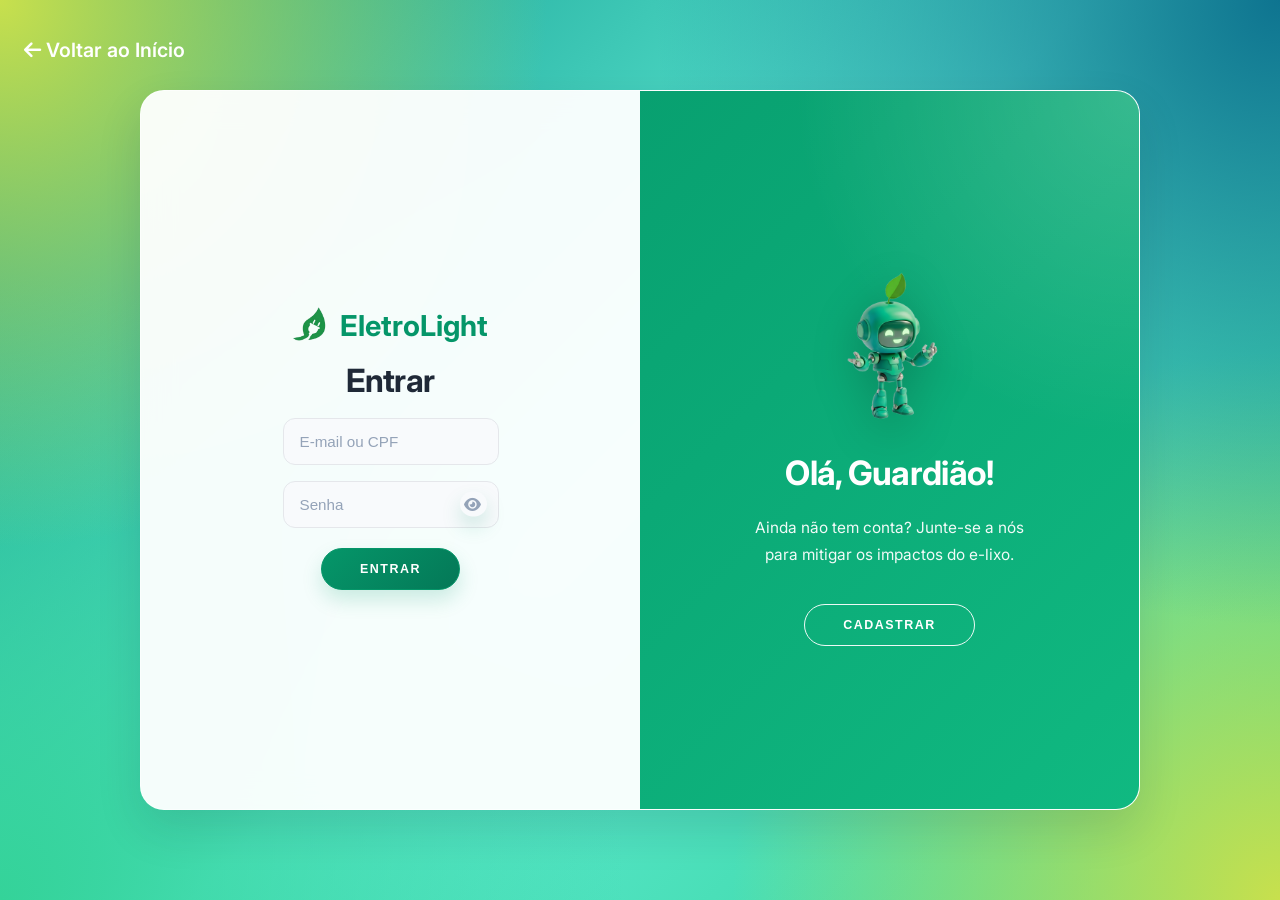
==== login/login.html @ 94feebaa "Add files via upload" ====
<!DOCTYPE html>
<html lang="pt-BR">
<head>
    <meta charset="UTF-8">
    <meta name="viewport" content="width=device-width, initial-scale=1.0">
    <title>EletroLight - Acesso</title>
    <link rel="stylesheet" href="https://cdnjs.cloudflare.com/ajax/libs/font-awesome/6.4.0/css/all.min.css">
    <link rel="stylesheet" href="login.css">
</head>
<body>

    <a href="../index.html" class="btn-voltar"><i class="fa-solid fa-arrow-left"></i> Voltar ao Início</a>

    <div class="container" id="container">
        <div class="form-container sign-up-container">
            <form action="#">
                <h2>Criar Conta</h2>
                <div class="social-container">
                    <p>Faça parte da rede sustentável de Manaus</p>
                </div>
                <input type="text" id="nome-cadastro" placeholder="Nome Completo" required />
                <input type="text" id="cpf-cadastro" placeholder="CPF (000.000.000-00)" maxlength="14" required />
                <input type="date" id="nascimento-cadastro" title="Data de Nascimento" min="1926-01-01" required />
                <input type="email" id="email-cadastro" placeholder="E-mail" required />
                <div class="senha-wrap">
                    <input type="password" id="senha-cadastro" placeholder="Senha" required />
                    <button type="button" class="olho-btn" data-target="senha-cadastro" aria-label="Mostrar senha"><i class="fa-solid fa-eye"></i></button>
                </div>
                <ul id="senha-requisitos" class="senha-req">
                    <li id="req-tamanho"><i class="fa-solid fa-circle-dot"></i> 8 a 16 caracteres</li>
                    <li id="req-maiuscula"><i class="fa-solid fa-circle-dot"></i> Uma letra maiúscula</li>
                    <li id="req-especial"><i class="fa-solid fa-circle-dot"></i> Um caractere especial (ex: @, #, !)</li>
                </ul>
                <div class="forca-wrap"><div class="forca-bar" id="forca-bar"></div></div>
                <span class="forca-label" id="forca-label"></span>
                <div class="senha-wrap">
                    <input type="password" id="senha-confirma" placeholder="Confirmar Senha" required />
                    <button type="button" class="olho-btn" data-target="senha-confirma" aria-label="Mostrar senha"><i class="fa-solid fa-eye"></i></button>
                </div>
                <button type="button" onclick="validarCadastro()">Cadastrar</button>
            </form>
        </div>

        <div class="form-container sign-in-container">
            <form action="#">
                <div class="logo-min">
                    <img src="../assets/images/Logo.png" alt="" width="38" height="38" class="logo-min__img" />
                    <span>EletroLight</span>
                </div>
                <h2>Entrar</h2>
                <input type="text" id="email-login" placeholder="E-mail ou CPF" required />
                <div class="senha-wrap">
                    <input type="password" id="senha-login" placeholder="Senha" required />
                    <button type="button" class="olho-btn" data-target="senha-login" aria-label="Mostrar senha"><i class="fa-solid fa-eye"></i></button>
                </div>
                <button type="button" onclick="validarLogin()">Entrar</button>
            </form>
        </div>

        <div class="overlay-container">
            <div class="overlay">
                <div class="overlay-panel overlay-left">
                    <div class="mascote-box">
                        <img src="../assets/images/robozito-nerd.png" alt="Mascote EletroLight" class="robo-login">
                    </div>
                    <h2>Já tem uma conta?</h2>
                    <p>Faça login para gerenciar seus anúncios e acessar o mapa de coleta.</p>
                    <button class="ghost" id="signIn">Entrar</button>
                </div>
                <div class="overlay-panel overlay-right">
                    <div class="mascote-box">
                        <img src="../assets/images/robozito.png" alt="Mascote EletroLight" class="robo-login">
                    </div>
                    <h2>Olá, Guardião!</h2>
                    <p>Ainda não tem conta? Junte-se a nós para mitigar os impactos do e-lixo.</p>
                    <button class="ghost" id="signUp">Cadastrar</button>
                </div>
            </div>
        </div>
    </div>

    <script src="../scripts/api-service.js"></script>
    <script src="login.js"></script>
</body>
</html>
---- login/login.css ----
@import url('https://fonts.googleapis.com/css2?family=Inter:wght@400;500;600;700&display=swap');

:root {
    --primary-color: #059669;
    --secondary-color: #10B981;
    --accent-color: #F59E0B;
    --bg-light: #F7FAFC;
    --text-dark: #1F2937;
    --text-light: #64748B;
    --white: #FFFFFF;
    --border-soft: #E5E7EB;
    --shadow-main: 0 20px 45px rgba(15, 23, 42, 0.12);
}

* {
    box-sizing: border-box;
}

body {
    background:
        radial-gradient(circle at top left, #c8e04d 0%, transparent 35%),
        radial-gradient(circle at top right, #0e7490 0%, transparent 40%),
        radial-gradient(circle at bottom left, #34d399 0%, transparent 40%),
        radial-gradient(circle at bottom right, #c8e04d 0%, transparent 35%),
        linear-gradient(135deg, #0d9488 0%, #5eead4 50%, #34d399 100%);
    background-attachment: fixed;
    color: var(--text-dark);
    font-family: 'Inter', sans-serif;
    display: flex;
    justify-content: center;
    align-items: center;
    flex-direction: column;
    min-height: 100vh;
    margin: 0;
    padding: 24px;
}

.btn-voltar {
    position: absolute;
    top: 24px;
    left: 24px;
    text-decoration: none;
    color: #FFFFFF;
    font-weight: 600;
    font-size: 1.23rem;
    transition: all 0.25s ease;
}

.btn-voltar:hover {
    color: #047857;
    transform: translateX(-2px);
}

h2 {
    margin: 0 0 10px;
    color: var(--text-dark);
    font-size: 2rem;
    font-weight: 700;
    letter-spacing: -0.02em;
}

p {
    font-size: 0.96rem;
    line-height: 1.7;
    margin: 14px 0 24px;
}

form p {
    color: var(--text-light);
}

.overlay-panel p {
    color: rgba(255, 255, 255, 0.94);
    max-width: 290px;
    margin-left: auto;
    margin-right: auto;
}

a {
    color: var(--text-dark);
    font-size: 0.92rem;
    text-decoration: none;
    margin: 14px 0;
}

.forgot-password {
    color: var(--text-light);
    transition: color 0.25s ease;
}

.forgot-password:hover {
    color: var(--primary-color);
}

.logo-min {
    font-size: 1.8rem;
    font-weight: 700;
    color: var(--primary-color);
    margin-bottom: 10px;
    transform: translateY(-5px);
    display: flex;
    align-items: center;
    justify-content: center;
    gap: 10px;
}

.logo-min__img {
    height: 40px;
    width: auto;
    object-fit: contain;
    display: block;
}

button {
    border-radius: 999px;
    border: 1px solid var(--primary-color);
    background: linear-gradient(135deg, var(--primary-color), #047857);
    color: var(--white);
    font-size: 0.78rem;
    font-weight: 700;
    padding: 13px 38px;
    letter-spacing: 0.12em;
    text-transform: uppercase;
    transition: all 0.25s ease;
    cursor: pointer;
    margin-top: 12px;
    box-shadow: 0 10px 20px rgba(5, 150, 105, 0.18);
}

button:not(.ghost):not(.btn-cancelar):not(.olho-btn):hover {
    transform: translateY(-2px);
    box-shadow: 0 14px 24px rgba(5, 150, 105, 0.22);
    background: linear-gradient(135deg, #10B981, #059669);
    border-color: #10B981;
}

button:not(.ghost):not(.btn-cancelar):not(.olho-btn):active {
    transform: scale(0.98);
}

button:focus {
    outline: none;
}

button.ghost {
    background: transparent;
    border: 1.5px solid rgba(255,255,255,0.92);
    box-shadow: none;
}

button.ghost:hover {
    background: rgba(255,255,255,0.12);
    border-color: #FFFFFF;
    transform: translateY(-2px);
}

form {
    background-color: transparent;
    display: flex;
    align-items: center;
    justify-content: center;
    flex-direction: column;
    text-align: center;
    padding: 0 52px;
    height: 100%;
    width: 100%;
    max-width: 320px;
}

input {
    background-color: #F8FAFC;
    border: 1px solid var(--border-soft);
    padding: 14px 16px;
    margin: 8px 0;
    width: 100%;
    border-radius: 12px;
    color: var(--text-dark);
    font-size: 0.95rem;
    transition: all 0.25s ease;
}

input::placeholder {
    color: #94A3B8;
}

input:focus {
    outline: none;
    border-color: #10B981;
    background: #FFFFFF;
    box-shadow: 0 0 0 4px rgba(16, 185, 129, 0.12);
}

.container {
    background: rgba(255, 255, 255, 0.95);
    backdrop-filter: blur(16px);
    -webkit-backdrop-filter: blur(16px);
    border-radius: 24px;
    box-shadow: var(--shadow-main);
    position: relative;
    overflow: hidden;
    width: 1000px;
    max-width: 100%;
    min-height: 720px;
    border: 1px solid rgba(255,255,255,0.6);
    animation: fadeUp 0.6s ease;
}

.form-container {
    position: absolute;
    top: 0;
    height: 100%;
    width: 50%;
    background-color: transparent;
    transition: transform 0.6s ease-in-out, opacity 0.6s ease-in-out;
    display: flex;
    align-items: center;
    justify-content: center;
}

.sign-in-container {
    left: 0;
    opacity: 1;
    z-index: 2;
    pointer-events: all;
}

.sign-up-container {
    left: 0;
    opacity: 0;
    z-index: 1;
    pointer-events: none;
}

.container.right-panel-active .sign-in-container {
    transform: translateX(100%);
    opacity: 0;
    pointer-events: none;
}

.container.right-panel-active .sign-up-container {
    transform: translateX(100%);
    opacity: 1;
    z-index: 5;
    pointer-events: all;
}

.overlay-container {
    position: absolute;
    top: 0;
    left: 50%;
    width: 50%;
    height: 100%;
    overflow: hidden;
    transition: transform 0.6s ease-in-out;
    z-index: 100;
}

.container.right-panel-active .overlay-container {
    transform: translateX(-100%);
}

.overlay {
    background:
        radial-gradient(circle at top right, rgba(255,255,255,0.18), transparent 28%),
        linear-gradient(135deg, var(--primary-color) 0%, var(--secondary-color) 100%);
    color: #FFFFFF;
    position: relative;
    left: -100%;
    height: 100%;
    width: 200%;
    transform: translateX(0);
    transition: transform 0.6s ease-in-out;
}

.container.right-panel-active .overlay {
    transform: translateX(50%);
}

.overlay-panel {
    position: absolute;
    display: flex;
    align-items: center;
    justify-content: center;
    flex-direction: column;
    padding: 0 42px;
    text-align: center;
    top: 0;
    height: 100%;
    width: 50%;
    transition: transform 0.6s ease-in-out;
}

.overlay-panel h2 {
    color: #FFFFFF;
    font-size: 2.1rem;
    margin-bottom: 8px;
}

/* --- MASCOTE --- */
.mascote-box img {
    width: 180px;
}

.robo-login {
    width: 150px;
    margin-bottom: 18px;
    display: block;
    filter: drop-shadow(0 12px 22px rgba(0, 0, 0, 0.22));
    animation: flutuar 3.5s ease-in-out infinite;
    transition: transform 0.25s ease, filter 0.25s ease;
    will-change: transform;
}

@keyframes flutuar {
    0% { transform: translateY(0); }
    50% { transform: translateY(-8px); }
    100% { transform: translateY(0); }
}

.overlay-left {
    left: 0;
    transform: translateX(-20%);
}

.container.right-panel-active .overlay-left {
    transform: translateX(0);
}

.overlay-right {
    right: 0;
    transform: translateX(0);
}

.container.right-panel-active .overlay-right {
    transform: translateX(20%);
}

/* --- ESTILOS DO MODAL DE RECUPERAÇÃO DE SENHA --- */
.modal-overlay {
    position: fixed;
    inset: 0;
    background-color: rgba(15, 23, 42, 0.55);
    backdrop-filter: blur(4px);
    -webkit-backdrop-filter: blur(4px);
    display: flex;
    justify-content: center;
    align-items: center;
    z-index: 9999;
    opacity: 1;
    transition: opacity 0.3s ease;
}

.modal-overlay.hidden {
    opacity: 0;
    pointer-events: none;
}

.modal-content {
    background: #FFFFFF;
    padding: 34px;
    border-radius: 20px;
    width: 90%;
    max-width: 420px;
    text-align: center;
    box-shadow: 0 24px 45px rgba(15, 23, 42, 0.22);
    position: relative;
    transform: translateY(0);
    transition: transform 0.3s ease;
}

.modal-overlay.hidden .modal-content {
    transform: translateY(-22px);
}

.modal-content h3 {
    color: var(--text-dark);
    margin-top: 0;
    margin-bottom: 10px;
    font-size: 1.4rem;
}

.modal-content p {
    margin-bottom: 20px;
    color: var(--text-light);
}

.close-modal {
    position: absolute;
    top: 14px;
    right: 18px;
    font-size: 1.3rem;
    color: var(--text-light);
    cursor: pointer;
    transition: color 0.2s ease;
}

.close-modal:hover {
    color: var(--accent-color);
}

.modal-buttons {
    display: flex;
    justify-content: space-between;
    gap: 12px;
    margin-top: 20px;
}

.modal-buttons button {
    margin-top: 0;
    width: 100%;
    padding: 12px;
}

.btn-cancelar {
    background: transparent;
    border: 1px solid #CBD5E1;
    color: #64748B;
    box-shadow: none;
}

.btn-cancelar:hover {
    background: #F8FAFC;
    color: var(--text-dark);
}

.btn-enviar {
    background: linear-gradient(135deg, var(--primary-color), #047857);
    border: 1px solid var(--primary-color);
}

.btn-enviar:hover {
    background: linear-gradient(135deg, var(--secondary-color), var(--primary-color));
    border-color: var(--secondary-color);
}

/* --- Toast de feedback --- */
.toast {
    position: fixed;
    bottom: 30px;
    left: 50%;
    transform: translateX(-50%) translateY(20px);
    padding: 14px 24px;
    border-radius: 12px;
    font-size: 0.95rem;
    font-weight: 600;
    display: flex;
    align-items: center;
    gap: 10px;
    box-shadow: 0 8px 24px rgba(0,0,0,0.18);
    opacity: 0;
    transition: opacity 0.35s ease, transform 0.35s ease;
    z-index: 9999;
    white-space: nowrap;
}
.toast.show {
    opacity: 1;
    transform: translateX(-50%) translateY(0);
}
.toast-sucesso { background: #059669; color: #fff; }
.toast-erro    { background: #DC2626; color: #fff; }

/* --- Borda vermelha nos inputs com erro --- */
@keyframes fadeUp {
    from {
        opacity: 0;
        transform: translateY(18px);
    }
    to {
        opacity: 1;
        transform: translateY(0);
    }
}

input.error {
    border-color: #DC2626 !important;
    outline: none;
    box-shadow: 0 0 0 4px rgba(220, 38, 38, 0.12);
}

/* --- Wrapper senha + botão olho --- */
.senha-wrap {
    position: relative;
    align-self: stretch;
    margin: 8px 0;
}
.senha-wrap input {
    width: 100%;
    box-sizing: border-box;
    padding-right: 42px;
    margin: 0 !important;
}

/* Hide native browser password reveal button */
input[type="password"]::-ms-reveal,
input[type="password"]::-webkit-credentials-auto-fill-button {
    display: none !important;
    visibility: hidden !important;
    opacity: 0 !important;
}

/* Botão olho customizado - sem efeitos */
.olho-btn {
    position: absolute;
    right: 12px;
    top: 50%;
    transform: translateY(-50%);
    background: transparent;
    border: none;
    cursor: pointer;
    color: #94a3b8;
    font-size: 15px;
    padding: 4px;
    margin: 0;
    z-index: 5;
    outline: none;
}
.olho-btn:focus,
.olho-btn:active {
    outline: none;
    transform: translateY(-50%) scale(1);
}
.olho-btn i {
    pointer-events: none;
    transform: none !important;
    transition: none !important;
}

/* Checklist e barra de força também precisam esticar na mesma largura */
.senha-req,
.forca-wrap,
.forca-label {
    align-self: stretch;
}

/* --- Barra de força da senha --- */
.forca-wrap {
    width: 100%;
    height: 6px;
    background: #E5E7EB;
    border-radius: 999px;
    overflow: hidden;
    margin: 2px 0 1px;
}
.forca-bar {
    height: 100%;
    width: 0%;
    border-radius: 999px;
    transition: width 0.4s ease, background 0.4s ease;
}
.forca-label {
    font-size: 0.75rem;
    font-weight: 600;
    margin-bottom: 4px;
    display: block;
    min-height: 14px;
    transition: color 0.3s ease;
}

/* --- Checklist de requisitos de senha --- */
.senha-req {
    list-style: none;
    padding: 0 2px;
    margin: -6px 0 6px;
    display: flex;
    flex-direction: column;
    gap: 2px;
    width: 100%;
    text-align: left;
}
.senha-req li {
    display: flex;
    align-items: center;
    gap: 7px;
    font-size: 0.72rem;
    color: var(--text-light);
    max-height: 28px;
    overflow: hidden;
    opacity: 1;
    transition: max-height 0.35s ease, opacity 0.3s ease, margin 0.3s ease;
}
.senha-req li i {
    color: var(--primary-color);
    font-size: 10px;
    flex-shrink: 0;
}
/* Quando o requisito é cumprido: some suavemente */
.senha-req li.cumprido {
    max-height: 0;
    opacity: 0;
    margin: 0;
    pointer-events: none;
}

/* --- Responsivo --- */
@media (max-width: 900px) {
    body {
        padding: 16px;
        justify-content: flex-start;
        padding-top: 80px;
    }

    .btn-voltar {
        top: 18px;
        left: 18px;
    }

    .container {
        width: 100%;
        min-height: 760px;
    }

    form {
        padding: 0 28px;
    }

    .overlay-panel {
        padding: 0 24px;
    }
}

@media (max-width: 768px) {
    .container {
        min-height: 840px;
    }

    .sign-in-container,
    .sign-up-container,
    .overlay-container {
        width: 100%;
    }

    .overlay-container {
        display: none;
    }

    .sign-in-container,
    .sign-up-container {
        left: 0;
        width: 100%;
    }

    .container.right-panel-active .sign-in-container,
    .container.right-panel-active .sign-up-container {
        transform: translateX(0);
    }

    .sign-in-container {
        opacity: 1;
        z-index: 2;
    }

    .sign-up-container {
        opacity: 0;
        z-index: 1;
        pointer-events: none;
    }

    .container.right-panel-active .sign-up-container {
        opacity: 1;
        z-index: 3;
        pointer-events: all;
    }

    .container.right-panel-active .sign-in-container {
        opacity: 0;
        pointer-events: none;
    }
}
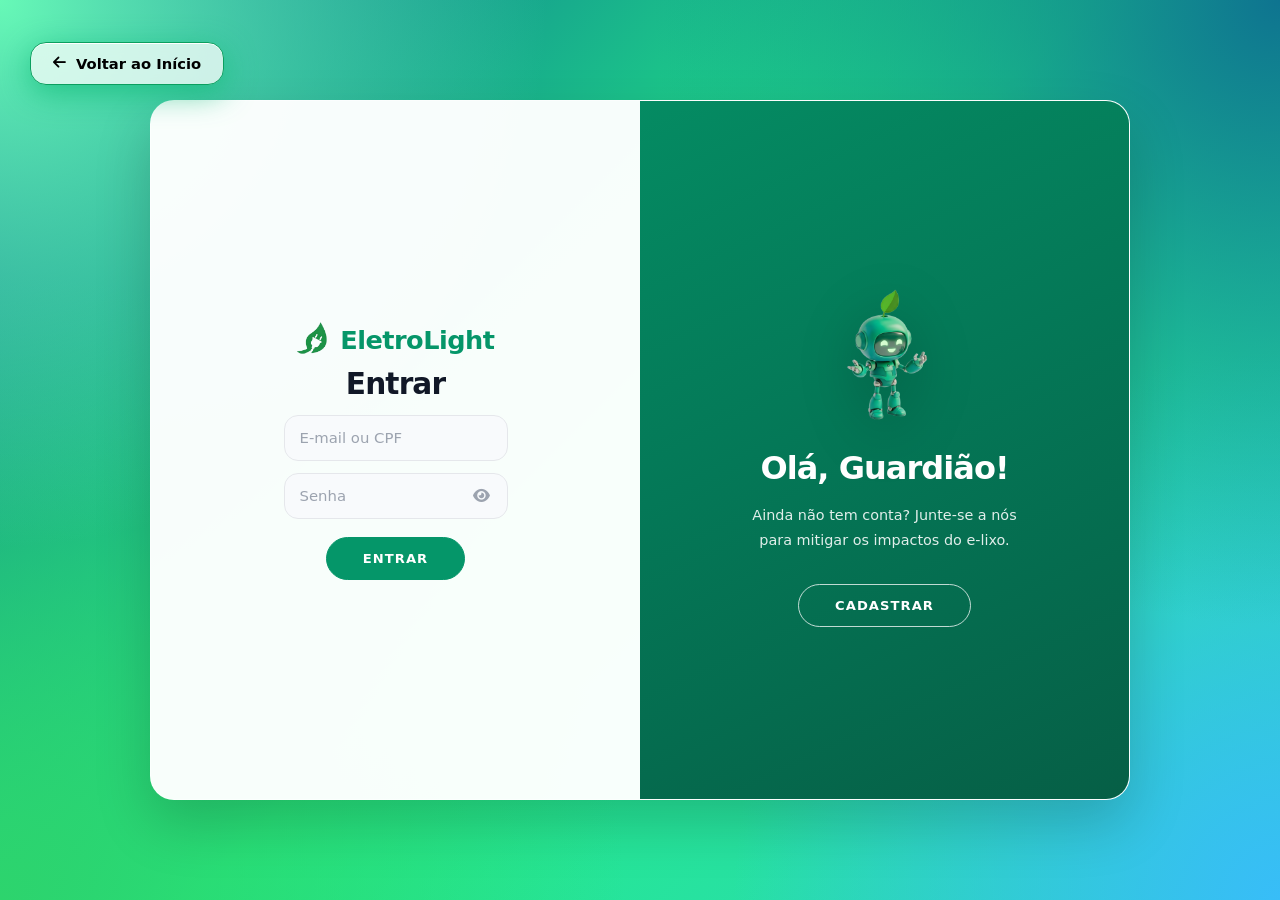
==== commit d0ee4274: "Add files via upload" ====
--- a/login/login.html
+++ b/login/login.html
@@ -1,85 +1,164 @@
-<!DOCTYPE html>
-<html lang="pt-BR">
-<head>
-    <meta charset="UTF-8">
-    <meta name="viewport" content="width=device-width, initial-scale=1.0">
-    <title>EletroLight - Acesso</title>
-    <link rel="stylesheet" href="https://cdnjs.cloudflare.com/ajax/libs/font-awesome/6.4.0/css/all.min.css">
-    <link rel="stylesheet" href="login.css">
-</head>
-<body>
-
-    <a href="../index.html" class="btn-voltar"><i class="fa-solid fa-arrow-left"></i> Voltar ao Início</a>
-
-    <div class="container" id="container">
-        <div class="form-container sign-up-container">
-            <form action="#">
-                <h2>Criar Conta</h2>
-                <div class="social-container">
-                    <p>Faça parte da rede sustentável de Manaus</p>
-                </div>
-                <input type="text" id="nome-cadastro" placeholder="Nome Completo" required />
-                <input type="text" id="cpf-cadastro" placeholder="CPF (000.000.000-00)" maxlength="14" required />
-                <input type="date" id="nascimento-cadastro" title="Data de Nascimento" min="1926-01-01" required />
-                <input type="email" id="email-cadastro" placeholder="E-mail" required />
-                <div class="senha-wrap">
-                    <input type="password" id="senha-cadastro" placeholder="Senha" required />
-                    <button type="button" class="olho-btn" data-target="senha-cadastro" aria-label="Mostrar senha"><i class="fa-solid fa-eye"></i></button>
-                </div>
-                <ul id="senha-requisitos" class="senha-req">
-                    <li id="req-tamanho"><i class="fa-solid fa-circle-dot"></i> 8 a 16 caracteres</li>
-                    <li id="req-maiuscula"><i class="fa-solid fa-circle-dot"></i> Uma letra maiúscula</li>
-                    <li id="req-especial"><i class="fa-solid fa-circle-dot"></i> Um caractere especial (ex: @, #, !)</li>
-                </ul>
-                <div class="forca-wrap"><div class="forca-bar" id="forca-bar"></div></div>
-                <span class="forca-label" id="forca-label"></span>
-                <div class="senha-wrap">
-                    <input type="password" id="senha-confirma" placeholder="Confirmar Senha" required />
-                    <button type="button" class="olho-btn" data-target="senha-confirma" aria-label="Mostrar senha"><i class="fa-solid fa-eye"></i></button>
-                </div>
-                <button type="button" onclick="validarCadastro()">Cadastrar</button>
-            </form>
-        </div>
-
-        <div class="form-container sign-in-container">
-            <form action="#">
-                <div class="logo-min">
-                    <img src="../assets/images/Logo.png" alt="" width="38" height="38" class="logo-min__img" />
-                    <span>EletroLight</span>
-                </div>
-                <h2>Entrar</h2>
-                <input type="text" id="email-login" placeholder="E-mail ou CPF" required />
-                <div class="senha-wrap">
-                    <input type="password" id="senha-login" placeholder="Senha" required />
-                    <button type="button" class="olho-btn" data-target="senha-login" aria-label="Mostrar senha"><i class="fa-solid fa-eye"></i></button>
-                </div>
-                <button type="button" onclick="validarLogin()">Entrar</button>
-            </form>
-        </div>
-
-        <div class="overlay-container">
-            <div class="overlay">
-                <div class="overlay-panel overlay-left">
-                    <div class="mascote-box">
-                        <img src="../assets/images/robozito-nerd.png" alt="Mascote EletroLight" class="robo-login">
-                    </div>
-                    <h2>Já tem uma conta?</h2>
-                    <p>Faça login para gerenciar seus anúncios e acessar o mapa de coleta.</p>
-                    <button class="ghost" id="signIn">Entrar</button>
-                </div>
-                <div class="overlay-panel overlay-right">
-                    <div class="mascote-box">
-                        <img src="../assets/images/robozito.png" alt="Mascote EletroLight" class="robo-login">
-                    </div>
-                    <h2>Olá, Guardião!</h2>
-                    <p>Ainda não tem conta? Junte-se a nós para mitigar os impactos do e-lixo.</p>
-                    <button class="ghost" id="signUp">Cadastrar</button>
-                </div>
-            </div>
-        </div>
-    </div>
-
-    <script src="../scripts/api-service.js"></script>
-    <script src="login.js"></script>
-</body>
+<!DOCTYPE html>
+<html lang="pt-BR">
+<head>
+    <meta charset="UTF-8">
+    <meta name="viewport" content="width=device-width, initial-scale=1.0">
+    <title>EletroLight - Acesso</title>
+    <link rel="stylesheet" href="https://cdnjs.cloudflare.com/ajax/libs/font-awesome/6.4.0/css/all.min.css">
+    <link rel="stylesheet" href="login.css">
+
+<script>
+(function () {
+    var STORAGE_KEY = 'eletrolight-theme';
+    var html = document.documentElement;
+    var savedTheme = localStorage.getItem(STORAGE_KEY);
+    if (savedTheme === 'dark') { html.setAttribute('data-theme', 'dark'); }
+
+    document.addEventListener('DOMContentLoaded', function () {
+        var btn = document.getElementById('theme-toggle');
+        if (!btn) return;
+        function updateToggle(theme) {
+            var icon = btn.querySelector('.toggle-icon');
+            var label = btn.querySelector('.toggle-label');
+            if (theme === 'dark') {
+                if (icon) icon.textContent = '☀️';
+                if (label) label.textContent = 'Light';
+            } else {
+                if (icon) icon.textContent = '🌙';
+                if (label) label.textContent = 'Dark';
+            }
+        }
+        updateToggle(html.getAttribute('data-theme') || 'light');
+        btn.addEventListener('click', function () {
+            var current = html.getAttribute('data-theme');
+            var next = current === 'dark' ? 'light' : 'dark';
+            if (next === 'dark') { html.setAttribute('data-theme', 'dark'); }
+            else { html.removeAttribute('data-theme'); }
+            localStorage.setItem(STORAGE_KEY, next);
+            updateToggle(next);
+        });
+    });
+})();
+</script>
+
+<script>
+// Sync local CSS vars with dark mode
+(function syncDarkVars() {
+    var STORAGE_KEY = 'eletrolight-theme';
+    function applyDarkVars(isDark) {
+        var r = document.documentElement;
+        if (isDark) {
+            r.style.setProperty('--white', '#162032');
+            r.style.setProperty('--bg', '#0d1b2a');
+            r.style.setProperty('--bg-light', '#111c2d');
+            r.style.setProperty('--border', '#243452');
+            r.style.setProperty('--text', '#e2e8f0');
+            r.style.setProperty('--muted', '#94a3b8');
+            r.style.setProperty('--card-bg', '#162032');
+            r.style.setProperty('--text-mid', '#94a3b8');
+            r.style.setProperty('--text-faint', '#64748b');
+            r.style.setProperty('--green-tint', 'rgba(16,185,129,0.10)');
+            r.style.setProperty('--green-border-c', 'rgba(16,185,129,0.25)');
+            r.style.setProperty('--red-tint', 'rgba(220,38,38,0.10)');
+            r.style.setProperty('--icon-pale', '#10b981');
+            r.style.setProperty('--title-color', '#e2e8f0');
+        } else {
+            ['--white','--bg','--bg-light','--border','--text','--muted',
+             '--card-bg','--text-mid','--text-faint','--green-tint',
+             '--green-border-c','--red-tint','--icon-pale','--title-color'].forEach(function(v) {
+                r.style.removeProperty(v);
+            });
+        }
+    }
+    var saved = localStorage.getItem(STORAGE_KEY);
+    if (saved === 'dark') applyDarkVars(true);
+
+    document.addEventListener('DOMContentLoaded', function() {
+        var btn = document.getElementById('theme-toggle');
+        if (!btn) return;
+        btn.addEventListener('click', function() {
+            var isDark = document.documentElement.getAttribute('data-theme') === 'dark';
+            applyDarkVars(isDark);
+        });
+    });
+})();
+</script>
+</head>
+<body class="login-page">
+
+    <a href="../index.html" class="btn-voltar"><i class="fa-solid fa-arrow-left"></i> Voltar ao Início</a>
+
+    <div class="container" id="container">
+        <div class="form-container sign-up-container">
+            <form action="#">
+                <h2>Criar Conta</h2>
+                <div class="social-container">
+                    <p>Faça parte da rede sustentável de Manaus</p>
+                </div>
+                <input type="text" id="nome-cadastro" placeholder="Nome Completo" required />
+                <input type="text" id="cpf-cadastro" placeholder="CPF (opcional)" maxlength="14" />
+                <input type="text" id="nascimento-cadastro" placeholder="Data de Nascimento (DD/MM/AAAA)" maxlength="10" inputmode="numeric" />
+                <input type="email" id="email-cadastro" placeholder="E-mail" required />
+                <div class="senha-wrap">
+                    <input type="password" id="senha-cadastro" placeholder="Senha" required />
+                    <button type="button" class="olho-btn" data-target="senha-cadastro" aria-label="Mostrar senha"><i class="fa-solid fa-eye"></i></button>
+                </div>
+                <ul id="senha-requisitos" class="senha-req">
+                    <li id="req-tamanho"><i class="fa-solid fa-circle-dot"></i> 8 a 16 caracteres</li>
+                    <li id="req-maiuscula"><i class="fa-solid fa-circle-dot"></i> Uma letra maiúscula</li>
+                    <li id="req-especial"><i class="fa-solid fa-circle-dot"></i> Um caractere especial (ex: @, #, !)</li>
+                </ul>
+                <div class="forca-wrap"><div class="forca-bar" id="forca-bar"></div></div>
+                <span class="forca-label" id="forca-label"></span>
+                <div class="senha-wrap">
+                    <input type="password" id="senha-confirma" placeholder="Confirmar Senha" required />
+                    <button type="button" class="olho-btn" data-target="senha-confirma" aria-label="Mostrar senha"><i class="fa-solid fa-eye"></i></button>
+                </div>
+                <button type="button" onclick="validarCadastro()">Cadastrar</button>
+                <p class="toggle-mobile">Já tem uma conta? <a href="#" id="link-para-login">Entrar</a></p>
+            </form>
+        </div>
+
+        <div class="form-container sign-in-container">
+            <form action="#">
+                <div class="logo-min">
+                    <img src="../assets/images/Logo.png" alt="" width="38" height="38" class="logo-min__img" />
+                    <span>EletroLight</span>
+                </div>
+                <h2>Entrar</h2>
+                <input type="text" id="email-login" placeholder="E-mail ou CPF" required />
+                <div class="senha-wrap">
+                    <input type="password" id="senha-login" placeholder="Senha" required />
+                    <button type="button" class="olho-btn" data-target="senha-login" aria-label="Mostrar senha"><i class="fa-solid fa-eye"></i></button>
+                </div>
+                <button type="button" onclick="validarLogin()">Entrar</button>
+                <p class="toggle-mobile">Ainda não tem conta? <a href="#" id="link-para-cadastro">Cadastrar</a></p>
+            </form>
+        </div>
+
+        <div class="overlay-container">
+            <div class="overlay">
+                <div class="overlay-panel overlay-left">
+                    <div class="mascote-box">
+                        <img src="../assets/images/robozito-nerd.png" alt="Mascote EletroLight" class="robo-login">
+                    </div>
+                    <h2>Já tem uma conta?</h2>
+                    <p>Faça login para gerenciar seus anúncios e acessar o mapa de coleta.</p>
+                    <button class="ghost" id="signIn">Entrar</button>
+                </div>
+                <div class="overlay-panel overlay-right">
+                    <div class="mascote-box">
+                        <img src="../assets/images/robozito.png" alt="Mascote EletroLight" class="robo-login">
+                    </div>
+                    <h2>Olá, Guardião!</h2>
+                    <p>Ainda não tem conta? Junte-se a nós para mitigar os impactos do e-lixo.</p>
+                    <button class="ghost" id="signUp">Cadastrar</button>
+                </div>
+            </div>
+        </div>
+    </div>
+
+    <script src="../scripts/api-service.js"></script>
+    <script src="login.js"></script>
+</body>
 </html>
--- a/login/login.css
+++ b/login/login.css
@@ -1,31 +1,36 @@
-@import url('https://fonts.googleapis.com/css2?family=Inter:wght@400;500;600;700&display=swap');
+/* =============================================
+   ELETROLIGHT — Login / Cadastro
+   Fonte: DM Sans (já carregada via style.css)
+   Se standalone, adicione no <head>:
+   <link href="https://fonts.googleapis.com/css2?family=DM+Sans:ital,opsz,wght@0,9..40,300;0,9..40,400;0,9..40,500;0,9..40,600;0,9..40,700&display=swap" rel="stylesheet">
+   ============================================= */
 
 :root {
-    --primary-color: #059669;
-    --secondary-color: #10B981;
-    --accent-color: #F59E0B;
-    --bg-light: #F7FAFC;
-    --text-dark: #1F2937;
-    --text-light: #64748B;
-    --white: #FFFFFF;
-    --border-soft: #E5E7EB;
-    --shadow-main: 0 20px 45px rgba(15, 23, 42, 0.12);
-}
-
-* {
-    box-sizing: border-box;
-}
+    --primary-color:  #059669;
+    --secondary-color:#10B981;
+    --accent-color:   #F59E0B;
+    --bg-light:       #F6FAF8;
+    --text-dark:      #111827;
+    --text-light:     #6B7280;
+    --white:          #FFFFFF;
+    --border-soft:    #E5E7EB;
+    --radius:         14px;
+    --radius-full:    999px;
+    --transition:     0.22s ease;
+}
+
+* { box-sizing: border-box; }
 
 body {
     background:
-        radial-gradient(circle at top left, #c8e04d 0%, transparent 35%),
-        radial-gradient(circle at top right, #0e7490 0%, transparent 40%),
-        radial-gradient(circle at bottom left, #34d399 0%, transparent 40%),
-        radial-gradient(circle at bottom right, #c8e04d 0%, transparent 35%),
-        linear-gradient(135deg, #0d9488 0%, #5eead4 50%, #34d399 100%);
+        radial-gradient(circle at top left,    #67f9b7 0%, transparent 35%),
+        radial-gradient(circle at top right,   #0e7490 0%, transparent 40%),
+        radial-gradient(circle at bottom left, #2dd46d 0%, transparent 40%),
+        radial-gradient(circle at bottom right,#38bdf8 0%, transparent 35%),
+        linear-gradient(135deg, #0d6594 0%, #22ee85 50%, #2dd4bf 100%);
     background-attachment: fixed;
     color: var(--text-dark);
-    font-family: 'Inter', sans-serif;
+    font-family: 'DM Sans', 'Segoe UI', system-ui, sans-serif;
     display: flex;
     justify-content: center;
     align-items: center;
@@ -33,127 +38,106 @@
     min-height: 100vh;
     margin: 0;
     padding: 24px;
-}
-
+    -webkit-font-smoothing: antialiased;
+}
+
+/* Botão voltar */
 .btn-voltar {
     position: absolute;
     top: 24px;
     left: 24px;
     text-decoration: none;
-    color: #FFFFFF;
+    color: rgba(255,255,255,0.82);
     font-weight: 600;
-    font-size: 1.23rem;
-    transition: all 0.25s ease;
-}
-
-.btn-voltar:hover {
-    color: #047857;
-    transform: translateX(-2px);
-}
-
+    font-size: 0.92rem;
+    transition: all var(--transition);
+    display: flex;
+    align-items: center;
+    gap: 7px;
+}
+.btn-voltar:hover { color: #FFFFFF; transform: translateX(-3px); }
+
+/* Tipografia */
 h2 {
-    margin: 0 0 10px;
+    margin: 0 0 8px;
     color: var(--text-dark);
-    font-size: 2rem;
+    font-size: 1.85rem;
     font-weight: 700;
-    letter-spacing: -0.02em;
+    letter-spacing: -0.03em;
 }
 
 p {
-    font-size: 0.96rem;
+    font-size: 0.93rem;
     line-height: 1.7;
-    margin: 14px 0 24px;
-}
-
-form p {
-    color: var(--text-light);
-}
+    margin: 10px 0 20px;
+}
+form p { color: var(--text-light); }
 
 .overlay-panel p {
-    color: rgba(255, 255, 255, 0.94);
-    max-width: 290px;
+    color: rgba(255,255,255,0.88);
+    max-width: 280px;
     margin-left: auto;
     margin-right: auto;
-}
-
-a {
-    color: var(--text-dark);
-    font-size: 0.92rem;
-    text-decoration: none;
-    margin: 14px 0;
-}
-
-.forgot-password {
-    color: var(--text-light);
-    transition: color 0.25s ease;
-}
-
-.forgot-password:hover {
-    color: var(--primary-color);
-}
-
+    font-size: 0.9rem;
+}
+
+a { color: var(--text-dark); font-size: 0.9rem; text-decoration: none; margin: 12px 0; }
+
+.forgot-password { color: var(--text-light); transition: color var(--transition); }
+.forgot-password:hover { color: var(--primary-color); }
+
+/* Logo mini */
 .logo-min {
-    font-size: 1.8rem;
+    font-size: 1.6rem;
     font-weight: 700;
     color: var(--primary-color);
-    margin-bottom: 10px;
-    transform: translateY(-5px);
+    margin-bottom: 8px;
     display: flex;
     align-items: center;
     justify-content: center;
-    gap: 10px;
-}
-
-.logo-min__img {
-    height: 40px;
-    width: auto;
-    object-fit: contain;
-    display: block;
-}
-
+    gap: 9px;
+    letter-spacing: -0.02em;
+}
+.logo-min__img { height: 38px; width: auto; object-fit: contain; display: block; }
+
+/* Botões */
 button {
-    border-radius: 999px;
-    border: 1px solid var(--primary-color);
-    background: linear-gradient(135deg, var(--primary-color), #047857);
+    border-radius: var(--radius-full);
+    border: 1.5px solid var(--primary-color);
+    background: var(--primary-color);
     color: var(--white);
-    font-size: 0.78rem;
+    font-size: 0.82rem;
     font-weight: 700;
-    padding: 13px 38px;
-    letter-spacing: 0.12em;
+    padding: 13px 36px;
+    letter-spacing: 0.08em;
     text-transform: uppercase;
-    transition: all 0.25s ease;
+    transition: all var(--transition);
     cursor: pointer;
     margin-top: 12px;
-    box-shadow: 0 10px 20px rgba(5, 150, 105, 0.18);
-}
-
+    font-family: inherit;
+}
 button:not(.ghost):not(.btn-cancelar):not(.olho-btn):hover {
+    background: var(--secondary-color);
+    border-color: var(--secondary-color);
     transform: translateY(-2px);
-    box-shadow: 0 14px 24px rgba(5, 150, 105, 0.22);
-    background: linear-gradient(135deg, #10B981, #059669);
-    border-color: #10B981;
-}
-
-button:not(.ghost):not(.btn-cancelar):not(.olho-btn):active {
-    transform: scale(0.98);
-}
-
-button:focus {
-    outline: none;
-}
+    box-shadow: 0 10px 22px rgba(5,150,105,0.25);
+}
+button:not(.ghost):not(.btn-cancelar):not(.olho-btn):active { transform: scale(0.98); }
+button:focus { outline: none; }
 
 button.ghost {
     background: transparent;
-    border: 1.5px solid rgba(255,255,255,0.92);
+    border: 1.5px solid rgba(255,255,255,0.75);
     box-shadow: none;
-}
-
+    color: var(--white);
+}
 button.ghost:hover {
     background: rgba(255,255,255,0.12);
-    border-color: #FFFFFF;
+    border-color: rgba(255,255,255,1);
     transform: translateY(-2px);
 }
 
+/* Form */
 form {
     background-color: transparent;
     display: flex;
@@ -161,7 +145,7 @@
     justify-content: center;
     flex-direction: column;
     text-align: center;
-    padding: 0 52px;
+    padding: 0 48px;
     height: 100%;
     width: 100%;
     max-width: 320px;
@@ -169,42 +153,48 @@
 
 input {
     background-color: #F8FAFC;
-    border: 1px solid var(--border-soft);
-    padding: 14px 16px;
-    margin: 8px 0;
+    border: 1.5px solid var(--border-soft);
+    padding: 13px 15px;
+    margin: 6px 0;
     width: 100%;
-    border-radius: 12px;
+    border-radius: var(--radius);
     color: var(--text-dark);
-    font-size: 0.95rem;
-    transition: all 0.25s ease;
-}
-
-input::placeholder {
-    color: #94A3B8;
-}
-
+    font-size: 0.93rem;
+    font-family: inherit;
+    transition: all var(--transition);
+}
+input::placeholder { color: #9CA3AF; }
 input:focus {
     outline: none;
-    border-color: #10B981;
+    border-color: var(--secondary-color);
     background: #FFFFFF;
-    box-shadow: 0 0 0 4px rgba(16, 185, 129, 0.12);
-}
-
+    box-shadow: 0 0 0 4px rgba(16,185,129,0.12);
+}
+input.error {
+    border-color: #DC2626 !important;
+    box-shadow: 0 0 0 4px rgba(220,38,38,0.12);
+}
+
+/* Container principal */
 .container {
-    background: rgba(255, 255, 255, 0.95);
-    backdrop-filter: blur(16px);
-    -webkit-backdrop-filter: blur(16px);
+    background: rgba(255,255,255,0.97);
     border-radius: 24px;
-    box-shadow: var(--shadow-main);
+    box-shadow: 0 24px 56px rgba(0,0,0,0.18);
     position: relative;
     overflow: hidden;
-    width: 1000px;
+    width: 980px;
     max-width: 100%;
-    min-height: 720px;
-    border: 1px solid rgba(255,255,255,0.6);
-    animation: fadeUp 0.6s ease;
-}
-
+    min-height: 700px;
+    border: 1px solid rgba(255,255,255,0.5);
+    animation: fadeUp 0.55s ease;
+}
+
+@keyframes fadeUp {
+    from { opacity: 0; transform: translateY(16px); }
+    to   { opacity: 1; transform: translateY(0); }
+}
+
+/* Formulários */
 .form-container {
     position: absolute;
     top: 0;
@@ -217,26 +207,14 @@
     justify-content: center;
 }
 
-.sign-in-container {
-    left: 0;
-    opacity: 1;
-    z-index: 2;
-    pointer-events: all;
-}
-
-.sign-up-container {
-    left: 0;
-    opacity: 0;
-    z-index: 1;
-    pointer-events: none;
-}
+.sign-in-container  { left: 0; opacity: 1; z-index: 2; pointer-events: all; }
+.sign-up-container  { left: 0; opacity: 0; z-index: 1; pointer-events: none; }
 
 .container.right-panel-active .sign-in-container {
     transform: translateX(100%);
     opacity: 0;
     pointer-events: none;
 }
-
 .container.right-panel-active .sign-up-container {
     transform: translateX(100%);
     opacity: 1;
@@ -244,25 +222,19 @@
     pointer-events: all;
 }
 
+/* Overlay */
 .overlay-container {
     position: absolute;
-    top: 0;
-    left: 50%;
-    width: 50%;
-    height: 100%;
+    top: 0; left: 50%;
+    width: 50%; height: 100%;
     overflow: hidden;
     transition: transform 0.6s ease-in-out;
     z-index: 100;
 }
-
-.container.right-panel-active .overlay-container {
-    transform: translateX(-100%);
-}
+.container.right-panel-active .overlay-container { transform: translateX(-100%); }
 
 .overlay {
-    background:
-        radial-gradient(circle at top right, rgba(255,255,255,0.18), transparent 28%),
-        linear-gradient(135deg, var(--primary-color) 0%, var(--secondary-color) 100%);
+    background: linear-gradient(155deg, #059669 0%, #047857 55%, #065f46 100%);
     color: #FFFFFF;
     position: relative;
     left: -100%;
@@ -271,10 +243,7 @@
     transform: translateX(0);
     transition: transform 0.6s ease-in-out;
 }
-
-.container.right-panel-active .overlay {
-    transform: translateX(50%);
-}
+.container.right-panel-active .overlay { transform: translateX(50%); }
 
 .overlay-panel {
     position: absolute;
@@ -282,64 +251,38 @@
     align-items: center;
     justify-content: center;
     flex-direction: column;
-    padding: 0 42px;
+    padding: 0 40px;
     text-align: center;
-    top: 0;
-    height: 100%;
-    width: 50%;
+    top: 0; height: 100%; width: 50%;
     transition: transform 0.6s ease-in-out;
 }
-
-.overlay-panel h2 {
-    color: #FFFFFF;
-    font-size: 2.1rem;
-    margin-bottom: 8px;
-}
-
-/* --- MASCOTE --- */
-.mascote-box img {
-    width: 180px;
-}
-
+.overlay-panel h2 { color: #FFFFFF; font-size: 2rem; margin-bottom: 6px; }
+
+/* Mascote */
+.mascote-box img { width: 160px; }
 .robo-login {
-    width: 150px;
-    margin-bottom: 18px;
+    width: 140px;
+    margin-bottom: 16px;
     display: block;
-    filter: drop-shadow(0 12px 22px rgba(0, 0, 0, 0.22));
+    filter: drop-shadow(0 14px 28px rgba(0,0,0,0.2));
     animation: flutuar 3.5s ease-in-out infinite;
-    transition: transform 0.25s ease, filter 0.25s ease;
     will-change: transform;
 }
-
 @keyframes flutuar {
-    0% { transform: translateY(0); }
-    50% { transform: translateY(-8px); }
-    100% { transform: translateY(0); }
-}
-
-.overlay-left {
-    left: 0;
-    transform: translateX(-20%);
-}
-
-.container.right-panel-active .overlay-left {
-    transform: translateX(0);
-}
-
-.overlay-right {
-    right: 0;
-    transform: translateX(0);
-}
-
-.container.right-panel-active .overlay-right {
-    transform: translateX(20%);
-}
-
-/* --- ESTILOS DO MODAL DE RECUPERAÇÃO DE SENHA --- */
+    0%, 100% { transform: translateY(0); }
+    50%       { transform: translateY(-9px); }
+}
+
+.overlay-left  { left: 0; transform: translateX(-20%); }
+.container.right-panel-active .overlay-left  { transform: translateX(0); }
+.overlay-right { right: 0; transform: translateX(0); }
+.container.right-panel-active .overlay-right { transform: translateX(20%); }
+
+/* ---- Modal de recuperação de senha ---- */
 .modal-overlay {
     position: fixed;
     inset: 0;
-    background-color: rgba(15, 23, 42, 0.55);
+    background-color: rgba(15,23,42,0.55);
     backdrop-filter: blur(4px);
     -webkit-backdrop-filter: blur(4px);
     display: flex;
@@ -349,218 +292,107 @@
     opacity: 1;
     transition: opacity 0.3s ease;
 }
-
-.modal-overlay.hidden {
-    opacity: 0;
-    pointer-events: none;
-}
+.modal-overlay.hidden { opacity: 0; pointer-events: none; }
 
 .modal-content {
-    background: #FFFFFF;
+    background: var(--white);
     padding: 34px;
     border-radius: 20px;
     width: 90%;
     max-width: 420px;
     text-align: center;
-    box-shadow: 0 24px 45px rgba(15, 23, 42, 0.22);
+    box-shadow: 0 24px 50px rgba(15,23,42,0.22);
     position: relative;
     transform: translateY(0);
     transition: transform 0.3s ease;
 }
-
-.modal-overlay.hidden .modal-content {
-    transform: translateY(-22px);
-}
-
-.modal-content h3 {
-    color: var(--text-dark);
-    margin-top: 0;
-    margin-bottom: 10px;
-    font-size: 1.4rem;
-}
-
-.modal-content p {
-    margin-bottom: 20px;
-    color: var(--text-light);
-}
+.modal-overlay.hidden .modal-content { transform: translateY(-20px); }
+.modal-content h3 { color: var(--text-dark); margin: 0 0 8px; font-size: 1.35rem; font-weight: 700; }
+.modal-content p { margin-bottom: 18px; color: var(--text-light); }
 
 .close-modal {
     position: absolute;
-    top: 14px;
-    right: 18px;
-    font-size: 1.3rem;
+    top: 14px; right: 18px;
+    font-size: 1.2rem;
     color: var(--text-light);
     cursor: pointer;
-    transition: color 0.2s ease;
-}
-
-.close-modal:hover {
-    color: var(--accent-color);
-}
-
-.modal-buttons {
-    display: flex;
-    justify-content: space-between;
-    gap: 12px;
-    margin-top: 20px;
-}
-
-.modal-buttons button {
-    margin-top: 0;
-    width: 100%;
-    padding: 12px;
-}
-
-.btn-cancelar {
-    background: transparent;
-    border: 1px solid #CBD5E1;
-    color: #64748B;
-    box-shadow: none;
-}
-
-.btn-cancelar:hover {
-    background: #F8FAFC;
-    color: var(--text-dark);
-}
-
-.btn-enviar {
-    background: linear-gradient(135deg, var(--primary-color), #047857);
-    border: 1px solid var(--primary-color);
-}
-
-.btn-enviar:hover {
-    background: linear-gradient(135deg, var(--secondary-color), var(--primary-color));
-    border-color: var(--secondary-color);
-}
-
-/* --- Toast de feedback --- */
+    transition: color var(--transition);
+}
+.close-modal:hover { color: var(--accent-color); }
+
+.modal-buttons { display: flex; justify-content: space-between; gap: 12px; margin-top: 18px; }
+.modal-buttons button { margin-top: 0; width: 100%; padding: 12px; }
+
+.btn-cancelar { background: transparent; border: 1.5px solid var(--border-soft); color: var(--text-light); box-shadow: none; letter-spacing: 0; }
+.btn-cancelar:hover { background: #F8FAFC; color: var(--text-dark); transform: none; box-shadow: none; }
+.btn-enviar { background: var(--primary-color); border-color: var(--primary-color); }
+.btn-enviar:hover { background: var(--secondary-color); border-color: var(--secondary-color); }
+
+/* Toast */
 .toast {
     position: fixed;
-    bottom: 30px;
-    left: 50%;
-    transform: translateX(-50%) translateY(20px);
-    padding: 14px 24px;
+    bottom: 28px; left: 50%;
+    transform: translateX(-50%) translateY(16px);
+    padding: 12px 22px;
     border-radius: 12px;
-    font-size: 0.95rem;
+    font-size: 0.93rem;
     font-weight: 600;
     display: flex;
     align-items: center;
     gap: 10px;
-    box-shadow: 0 8px 24px rgba(0,0,0,0.18);
+    box-shadow: 0 8px 24px rgba(0,0,0,0.16);
     opacity: 0;
-    transition: opacity 0.35s ease, transform 0.35s ease;
+    transition: opacity 0.32s ease, transform 0.32s ease;
     z-index: 9999;
     white-space: nowrap;
-}
-.toast.show {
-    opacity: 1;
-    transform: translateX(-50%) translateY(0);
-}
+    font-family: inherit;
+}
+.toast.show { opacity: 1; transform: translateX(-50%) translateY(0); }
 .toast-sucesso { background: #059669; color: #fff; }
 .toast-erro    { background: #DC2626; color: #fff; }
 
-/* --- Borda vermelha nos inputs com erro --- */
-@keyframes fadeUp {
-    from {
-        opacity: 0;
-        transform: translateY(18px);
-    }
-    to {
-        opacity: 1;
-        transform: translateY(0);
-    }
-}
-
-input.error {
-    border-color: #DC2626 !important;
-    outline: none;
-    box-shadow: 0 0 0 4px rgba(220, 38, 38, 0.12);
-}
-
-/* --- Wrapper senha + botão olho --- */
-.senha-wrap {
-    position: relative;
-    align-self: stretch;
-    margin: 8px 0;
-}
-.senha-wrap input {
-    width: 100%;
-    box-sizing: border-box;
-    padding-right: 42px;
-    margin: 0 !important;
-}
-
-/* Hide native browser password reveal button */
+/* Senha */
+.senha-wrap { position: relative; align-self: stretch; margin: 6px 0; }
+.senha-wrap input { width: 100%; box-sizing: border-box; padding-right: 42px; margin: 0 !important; }
+
 input[type="password"]::-ms-reveal,
-input[type="password"]::-webkit-credentials-auto-fill-button {
-    display: none !important;
-    visibility: hidden !important;
-    opacity: 0 !important;
-}
-
-/* Botão olho customizado - sem efeitos */
+input[type="password"]::-webkit-credentials-auto-fill-button { display: none !important; visibility: hidden !important; opacity: 0 !important; }
+
 .olho-btn {
     position: absolute;
-    right: 12px;
-    top: 50%;
+    right: 12px; top: 50%;
     transform: translateY(-50%);
     background: transparent;
     border: none;
     cursor: pointer;
-    color: #94a3b8;
+    color: #9CA3AF;
     font-size: 15px;
     padding: 4px;
     margin: 0;
     z-index: 5;
     outline: none;
 }
-.olho-btn:focus,
-.olho-btn:active {
-    outline: none;
-    transform: translateY(-50%) scale(1);
-}
-.olho-btn i {
-    pointer-events: none;
-    transform: none !important;
-    transition: none !important;
-}
-
-/* Checklist e barra de força também precisam esticar na mesma largura */
-.senha-req,
-.forca-wrap,
-.forca-label {
-    align-self: stretch;
-}
-
-/* --- Barra de força da senha --- */
+.olho-btn:focus, .olho-btn:active { outline: none; transform: translateY(-50%) scale(1); }
+.olho-btn i { pointer-events: none; }
+
+/* Força de senha */
+.senha-req, .forca-wrap, .forca-label { align-self: stretch; }
+
 .forca-wrap {
     width: 100%;
-    height: 6px;
+    height: 5px;
     background: #E5E7EB;
-    border-radius: 999px;
+    border-radius: var(--radius-full);
     overflow: hidden;
-    margin: 2px 0 1px;
-}
-.forca-bar {
-    height: 100%;
-    width: 0%;
-    border-radius: 999px;
-    transition: width 0.4s ease, background 0.4s ease;
-}
-.forca-label {
-    font-size: 0.75rem;
-    font-weight: 600;
-    margin-bottom: 4px;
-    display: block;
-    min-height: 14px;
-    transition: color 0.3s ease;
-}
-
-/* --- Checklist de requisitos de senha --- */
+    margin: 3px 0 1px;
+}
+.forca-bar { height: 100%; width: 0%; border-radius: var(--radius-full); transition: width 0.4s ease, background 0.4s ease; }
+.forca-label { font-size: 0.72rem; font-weight: 600; margin-bottom: 4px; display: block; min-height: 14px; transition: color 0.3s ease; }
+
 .senha-req {
     list-style: none;
     padding: 0 2px;
-    margin: -6px 0 6px;
+    margin: -4px 0 6px;
     display: flex;
     flex-direction: column;
     gap: 2px;
@@ -571,98 +403,102 @@
     display: flex;
     align-items: center;
     gap: 7px;
-    font-size: 0.72rem;
+    font-size: 0.71rem;
     color: var(--text-light);
-    max-height: 28px;
+    max-height: 26px;
     overflow: hidden;
     opacity: 1;
     transition: max-height 0.35s ease, opacity 0.3s ease, margin 0.3s ease;
 }
-.senha-req li i {
-    color: var(--primary-color);
-    font-size: 10px;
-    flex-shrink: 0;
-}
-/* Quando o requisito é cumprido: some suavemente */
-.senha-req li.cumprido {
-    max-height: 0;
-    opacity: 0;
-    margin: 0;
-    pointer-events: none;
-}
-
-/* --- Responsivo --- */
+.senha-req li i { color: var(--primary-color); font-size: 10px; flex-shrink: 0; }
+.senha-req li.cumprido { max-height: 0; opacity: 0; margin: 0; pointer-events: none; }
+
+/* Toggle mobile */
+.toggle-mobile { display: none; margin-top: 16px; font-size: 0.86rem; color: var(--text-light); }
+.toggle-mobile a { color: var(--primary-color); font-weight: 600; text-decoration: underline; text-underline-offset: 2px; }
+
+/* ---- Responsivo ---- */
 @media (max-width: 900px) {
-    body {
-        padding: 16px;
-        justify-content: flex-start;
-        padding-top: 80px;
+    body { padding: 16px; justify-content: flex-start; padding-top: 78px; }
+    .btn-voltar { top: 18px; left: 18px; }
+    .container { width: 100%; min-height: 740px; }
+    form { padding: 0 26px; }
+    .overlay-panel { padding: 0 22px; }
+}
+
+@media (max-width: 768px) {
+    html, body { overflow-x: hidden; }
+    body { align-items: flex-start; min-height: auto; padding-top: 68px; padding-bottom: 24px; }
+    .container { width: 100%; min-height: auto; height: auto; overflow: visible; border-radius: 20px; }
+
+    .form-container {
+        position: relative !important;
+        top: auto !important; left: auto !important;
+        width: 100% !important; height: auto !important;
+        min-height: auto !important;
+        display: none !important;
+        padding: 30px 0;
+        transform: none !important;
+        opacity: 1 !important;
+        pointer-events: all !important;
+        z-index: auto !important;
     }
-
-    .btn-voltar {
-        top: 18px;
-        left: 18px;
-    }
-
-    .container {
-        width: 100%;
-        min-height: 760px;
-    }
-
-    form {
-        padding: 0 28px;
-    }
-
-    .overlay-panel {
-        padding: 0 24px;
-    }
-}
-
-@media (max-width: 768px) {
-    .container {
-        min-height: 840px;
-    }
-
-    .sign-in-container,
-    .sign-up-container,
-    .overlay-container {
-        width: 100%;
-    }
-
-    .overlay-container {
-        display: none;
-    }
-
-    .sign-in-container,
-    .sign-up-container {
-        left: 0;
-        width: 100%;
-    }
-
-    .container.right-panel-active .sign-in-container,
-    .container.right-panel-active .sign-up-container {
-        transform: translateX(0);
-    }
-
-    .sign-in-container {
-        opacity: 1;
-        z-index: 2;
-    }
-
-    .sign-up-container {
-        opacity: 0;
-        z-index: 1;
-        pointer-events: none;
-    }
-
-    .container.right-panel-active .sign-up-container {
-        opacity: 1;
-        z-index: 3;
-        pointer-events: all;
-    }
-
-    .container.right-panel-active .sign-in-container {
-        opacity: 0;
-        pointer-events: none;
-    }
-}+    .container:not(.right-panel-active) .sign-in-container { display: flex !important; }
+    .container.right-panel-active .sign-up-container { display: flex !important; }
+    .overlay-container { display: none !important; }
+    .toggle-mobile { display: block; }
+    form { height: auto; padding: 0 18px; max-width: 100%; }
+    h2 { font-size: 1.65rem; }
+}
+
+.btn-voltar{
+    position: absolute;
+
+    top: 30px;
+    left: 30px;
+
+    display: inline-flex;
+    align-items: center;
+    gap: 10px;
+
+    padding: 12px 22px;
+
+    border-radius: 16px;
+
+    background: rgba(255, 255, 255, 0.732);
+
+    border: 1px solid rgb(11, 159, 95);
+
+    backdrop-filter: blur(12px);
+    -webkit-backdrop-filter: blur(12px);
+
+    color: #000000;
+    font-weight: 700;
+    text-decoration: none;
+
+
+    box-shadow:
+        0 8px 30px rgba(16, 185, 120, 0.726),
+        inset 0 1px 0 rgb(255, 255, 255);
+
+    transition: all 0.35s ease;
+
+    overflow: hidden;
+
+    z-index: 1000;
+}
+
+.btn-voltar:hover{
+    background: rgba(222, 247, 240, 0.777);
+
+    color: #084a37;
+
+    border: 1px solid rgba(16, 185, 129, 0.45);
+
+    box-shadow:
+        0 0 22px rgba(16, 185, 129, 0.25),
+        0 10px 35px rgba(16, 185, 129, 0.18);
+
+    transform: translateY(-2px);
+}
+
